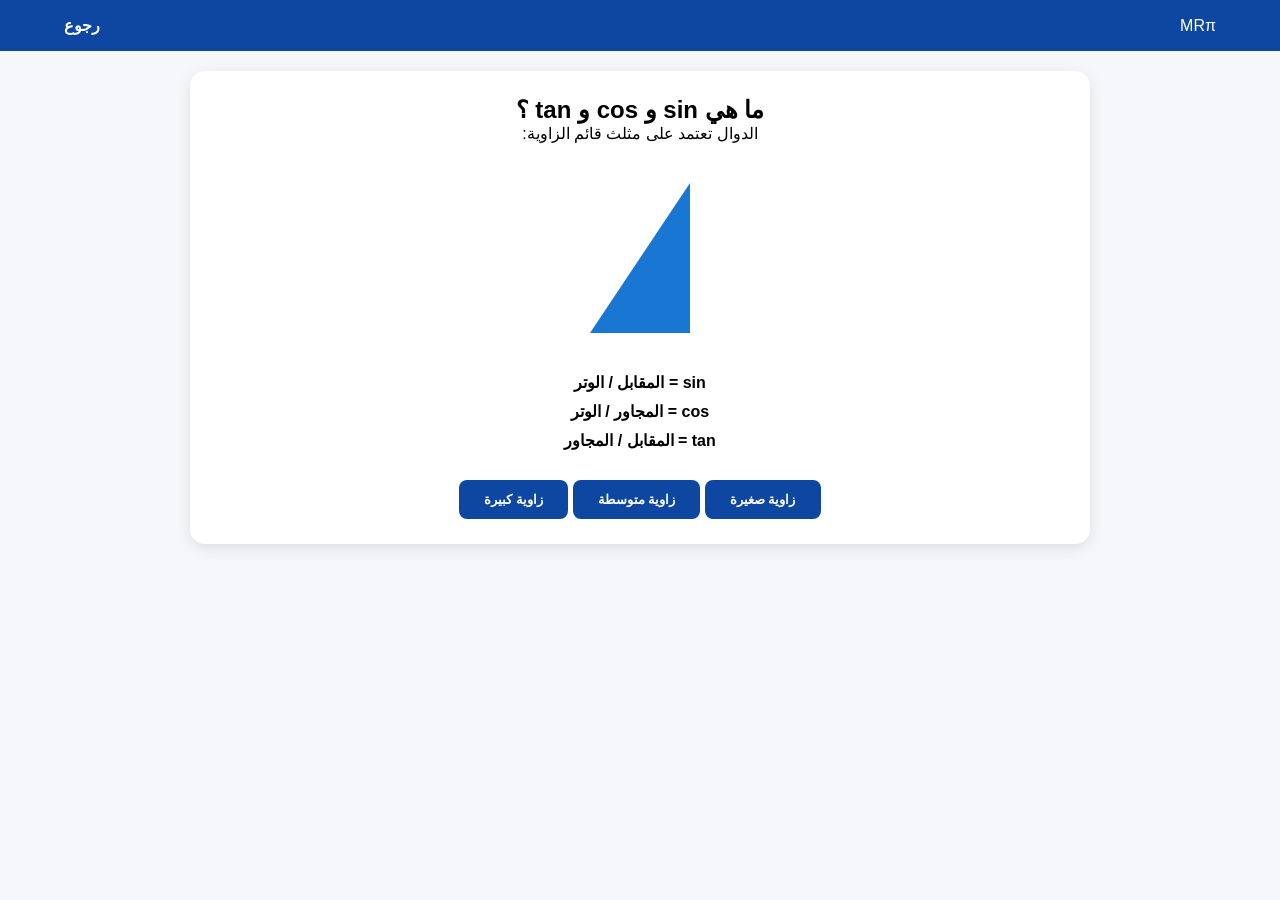
==== basics.html @ a80fb415 "Create basics.html" ====
<!DOCTYPE html>
<html lang="ar" dir="rtl">
<head>
<meta charset="UTF-8">
<meta name="viewport" content="width=device-width, initial-scale=1.0">
<title>شرح الدوال المثلثية</title>
<link rel="stylesheet" href="style.css">

<style>
.explain-box{
    background:white;
    padding:25px;
    border-radius:15px;
    max-width:900px;
    margin:20px auto;
    text-align:center;
    box-shadow:0 4px 15px rgba(0,0,0,0.1);
}

.triangle{
    width:0;
    height:0;
    border-left:100px solid transparent;
    border-right:0 solid transparent;
    border-bottom:150px solid #1976d2;
    margin:40px auto;
    transition:0.5s;
}

.side{
    margin-top:10px;
    font-weight:bold;
}

</style>

</head>
<body>

<header>
    <div class="logo">MRπ</div>
    <nav><a href="learn.html">رجوع</a></nav>
</header>

<div class="explain-box">

<h2>ما هي sin و cos و tan ؟</h2>

<p>الدوال تعتمد على مثلث قائم الزاوية:</p>

<div class="triangle" id="triangle"></div>

<p class="side">sin = المقابل / الوتر</p>
<p class="side">cos = المجاور / الوتر</p>
<p class="side">tan = المقابل / المجاور</p>

<!-- 🔥 أزرار تفاعلية -->
<div style="margin-top:20px;">
    <button class="btn" onclick="changeTriangle(1)">زاوية صغيرة</button>
    <button class="btn" onclick="changeTriangle(2)">زاوية متوسطة</button>
    <button class="btn" onclick="changeTriangle(3)">زاوية كبيرة</button>
</div>

</div>

<script>
function changeTriangle(type){
    const t = document.getElementById("triangle");

    if(type === 1){
        t.style.borderBottom = "80px solid #1976d2";
    }
    if(type === 2){
        t.style.borderBottom = "150px solid #1976d2";
    }
    if(type === 3){
        t.style.borderBottom = "220px solid #1976d2";
    }
}
</script>

</body>
</html>
---- style.css ----
:root {
    --blue-dark: #0d47a1;
    --blue-main: #1976d2;
    --blue-light: #f0f7ff;
    --white: #ffffff;
}

*, *::before, *::after {
    box-sizing: border-box;
    margin: 0;
    padding: 0;
}

body {
    font-family: sans-serif;
    background: #f5f7fa;
    direction: rtl;
    min-height: 100vh;
}

/* ===== الهيدر ===== */
header { 
    background-color: var(--blue-dark);
    color: white;
    padding: 1rem 5%; 
    display: flex;
    justify-content: space-between;
    align-items: center;
}

header nav a {
    color: white;
    text-decoration: none;
    margin-right: 15px;
    font-weight: bold;
}

/* ===== الصفحة الرئيسية ===== */
.hero-section {
    background-color: var(--blue-main);
    color: white;
    text-align: center;
    padding: 40px 20px 80px;
}

.cards-container { 
    display: grid; 
    grid-template-columns: repeat(auto-fit, minmax(280px, 1fr)); 
    gap: 20px;
    max-width: 1100px;
    margin: -40px auto 40px;
    padding: 0 20px; 
}

.card { 
    background: var(--white);
    border-radius: 15px;
    padding: 25px; 
    text-align: center;
    box-shadow: 0 8px 20px rgba(0,0,0,0.08); 
}

.card img {
    width: 80px;
    height: 80px;
    object-fit: contain;
    margin-bottom: 15px;
}

.btn { 
    background-color: var(--blue-dark);
    color: white;
    padding: 12px 25px; 
    border-radius: 8px;
    text-decoration: none;
    display: inline-block; 
    margin-top: 10px;
    font-weight: bold;
    border: none;
    cursor: pointer; 
}

/* ===== الجداول ===== */
.values-table {
    width: 100%;
    border-collapse: collapse;
    margin: 25px 0;
    background: white;
    border-radius: 10px;
    overflow: hidden;
    box-shadow: 0 4px 10px rgba(0,0,0,0.05);
    text-align: center;
}

.values-table th {
    background: var(--blue-main);
    color: white;
    padding: 12px;
}

.values-table td {
    padding: 10px;
    border-bottom: 1px solid #eee;
    font-weight: bold;
}

.values-table tr:nth-child(even) {
    background: #f9f9f9;
}

/* ===== المحاكي ===== */
.main-container {
    max-width: 1100px;
    margin: 20px auto;
    padding: 0 15px;
}

.visualizer-container { 
    background: var(--white);
    padding: 25px;
    border-radius: 15px; 
    box-shadow: 0 4px 15px rgba(0,0,0,0.1);
    text-align: center; 
}

.coordinate-system { 
    width: 220px;
    height: 220px;
    border: 2px solid #333;
    border-radius: 50%; 
    position: relative;
    margin: 20px auto; 
}

.axis {
    position: absolute;
    background: #000;
}

.x-axis {
    width: 100%;
    height: 2px;
    top: 50%;
    left: 0;
}

.y-axis {
    width: 2px;
    height: 100%;
    left: 50%;
    top: 0;
}

.vector { 
    width: 50%;
    height: 4px;
    background: #d32f2f;
    position: absolute; 
    top: 50%;
    left: 50%;
    transform-origin: left center;
    transition: 0.3s;
}

.math-display {
    font-size: 20px;
    color: var(--blue-dark);
    margin: 15px 0;
    font-weight: bold;
}

.laws-grid {
    display: grid;
    grid-template-columns: repeat(auto-fit, minmax(140px, 1fr));
    gap: 10px;
    margin-top: 20px;
}

.law-card {
    padding: 15px;
    border-radius: 8px;
    color: white;
    text-align: center;
    font-size: 14px;
}

/* ===== الفوتر ===== */
footer {
    text-align: center;
    padding: 30px;
    background: #e3f2fd;
    color: var(--blue-dark);
    margin-top: 40px;
}

/* ===== 🔥 إصلاح الشات (المهم) ===== */
.message {
    margin: 8px 0;
    padding: 10px 14px;
    border-radius: 12px;
    max-width: 85%;
    white-space: pre-wrap;      /* مهم جداً للنص الطويل */
    word-break: break-word;     /* يكسر الكلمات الطويلة */
    overflow-wrap: break-word;   /* دعم إضافي */
    line-height: 1.6;
}

/* رسائل المستخدم */
.user-msg {
    background: #1976d2;
    color: white;
    align-self: flex-end;
}

/* رسائل البوت */
.bot-msg {
    background: #e0e0e0;
    color: #000;
    align-self: flex-start;
    max-height: 400px;
    overflow-y: auto;
}

/* صندوق الشات */
#chatBox {
    display: flex;
    flex-direction: column;
    overflow-y: auto;
}

/* تحسين عام */
body {
    -webkit-font-smoothing: antialiased;
}
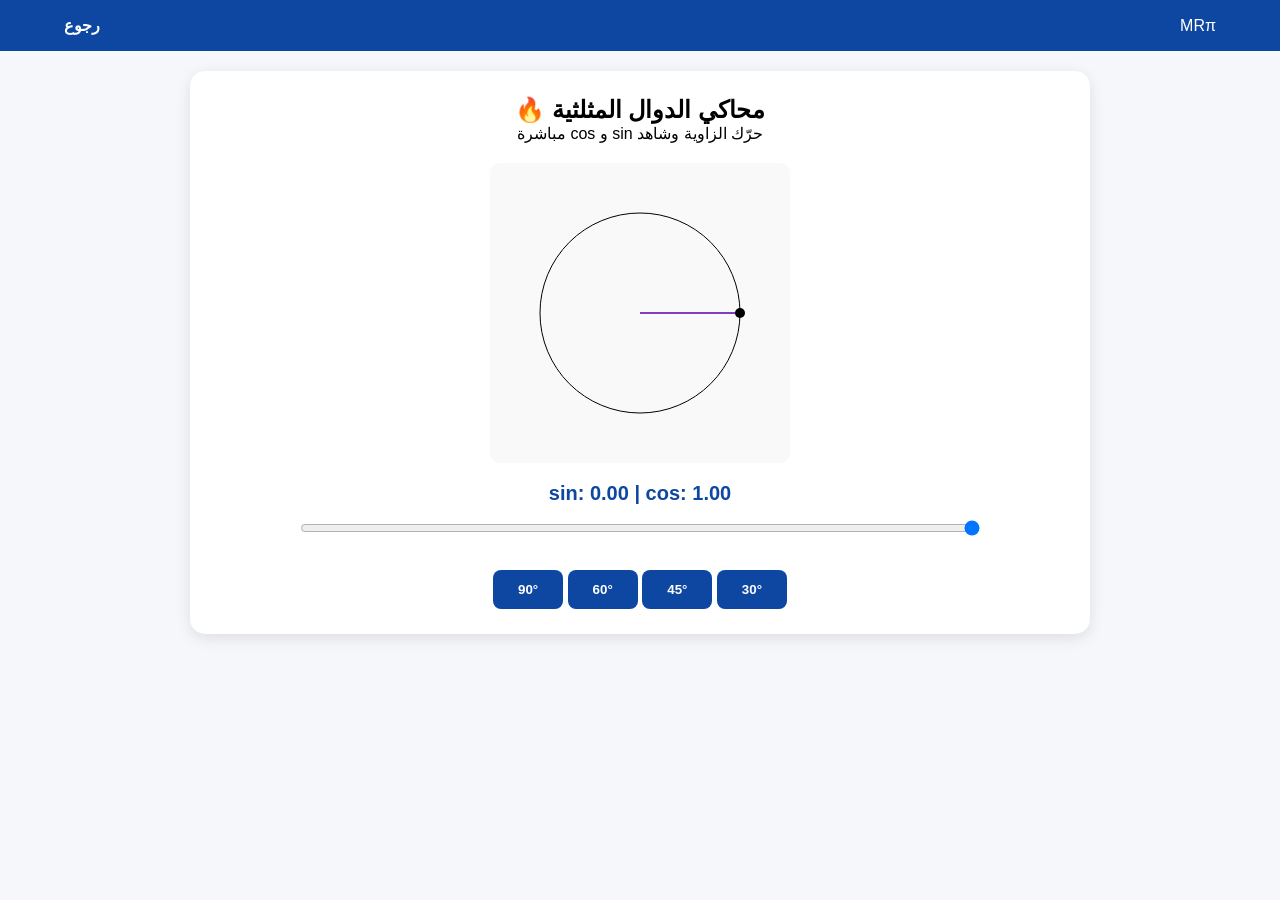
==== commit 3ff6afd8: "Update basics.html" ====
--- a/basics.html
+++ b/basics.html
@@ -3,11 +3,11 @@
 <head>
 <meta charset="UTF-8">
 <meta name="viewport" content="width=device-width, initial-scale=1.0">
-<title>شرح الدوال المثلثية</title>
+<title>شرح تفاعلي متقدم</title>
 <link rel="stylesheet" href="style.css">
 
 <style>
-.explain-box{
+.canvas-box{
     background:white;
     padding:25px;
     border-radius:15px;
@@ -17,21 +17,15 @@
     box-shadow:0 4px 15px rgba(0,0,0,0.1);
 }
 
-.triangle{
-    width:0;
-    height:0;
-    border-left:100px solid transparent;
-    border-right:0 solid transparent;
-    border-bottom:150px solid #1976d2;
-    margin:40px auto;
-    transition:0.5s;
+canvas{
+    background:#f9f9f9;
+    border-radius:10px;
+    margin-top:20px;
 }
 
-.side{
-    margin-top:10px;
-    font-weight:bold;
+.controls{
+    margin-top:20px;
 }
-
 </style>
 
 </head>
@@ -42,41 +36,97 @@
     <nav><a href="learn.html">رجوع</a></nav>
 </header>
 
-<div class="explain-box">
+<div class="canvas-box">
 
-<h2>ما هي sin و cos و tan ؟</h2>
+<h2>محاكي الدوال المثلثية 🔥</h2>
 
-<p>الدوال تعتمد على مثلث قائم الزاوية:</p>
+<p>حرّك الزاوية وشاهد sin و cos مباشرة</p>
 
-<div class="triangle" id="triangle"></div>
+<canvas id="circleCanvas" width="300" height="300"></canvas>
 
-<p class="side">sin = المقابل / الوتر</p>
-<p class="side">cos = المجاور / الوتر</p>
-<p class="side">tan = المقابل / المجاور</p>
+<div class="math-display">
+    <span id="sinVal">sin: 0</span> |
+    <span id="cosVal">cos: 1</span>
+</div>
 
-<!-- 🔥 أزرار تفاعلية -->
-<div style="margin-top:20px;">
-    <button class="btn" onclick="changeTriangle(1)">زاوية صغيرة</button>
-    <button class="btn" onclick="changeTriangle(2)">زاوية متوسطة</button>
-    <button class="btn" onclick="changeTriangle(3)">زاوية كبيرة</button>
+<input type="range" id="angleSlider" min="0" max="360" value="0" style="width:80%;">
+
+<div class="controls">
+    <button class="btn" onclick="setAngle(30)">30°</button>
+    <button class="btn" onclick="setAngle(45)">45°</button>
+    <button class="btn" onclick="setAngle(60)">60°</button>
+    <button class="btn" onclick="setAngle(90)">90°</button>
 </div>
 
 </div>
 
 <script>
-function changeTriangle(type){
-    const t = document.getElementById("triangle");
+const canvas = document.getElementById("circleCanvas");
+const ctx = canvas.getContext("2d");
 
-    if(type === 1){
-        t.style.borderBottom = "80px solid #1976d2";
-    }
-    if(type === 2){
-        t.style.borderBottom = "150px solid #1976d2";
-    }
-    if(type === 3){
-        t.style.borderBottom = "220px solid #1976d2";
-    }
+const centerX = 150;
+const centerY = 150;
+const radius = 100;
+
+const slider = document.getElementById("angleSlider");
+const sinText = document.getElementById("sinVal");
+const cosText = document.getElementById("cosVal");
+
+function draw(angleDeg){
+    ctx.clearRect(0,0,300,300);
+
+    // دائرة
+    ctx.beginPath();
+    ctx.arc(centerX, centerY, radius, 0, Math.PI*2);
+    ctx.stroke();
+
+    let angle = angleDeg * Math.PI / 180;
+
+    let x = centerX + radius * Math.cos(angle);
+    let y = centerY - radius * Math.sin(angle);
+
+    // خط الوتر
+    ctx.beginPath();
+    ctx.moveTo(centerX, centerY);
+    ctx.lineTo(x,y);
+    ctx.strokeStyle = "red";
+    ctx.stroke();
+
+    // cos (افقي)
+    ctx.beginPath();
+    ctx.moveTo(centerX, centerY);
+    ctx.lineTo(x, centerY);
+    ctx.strokeStyle = "blue";
+    ctx.stroke();
+
+    // sin (عمودي)
+    ctx.beginPath();
+    ctx.moveTo(x, centerY);
+    ctx.lineTo(x, y);
+    ctx.strokeStyle = "green";
+    ctx.stroke();
+
+    // نقطة
+    ctx.beginPath();
+    ctx.arc(x,y,5,0,Math.PI*2);
+    ctx.fill();
+
+    // تحديث القيم
+    sinText.innerText = "sin: " + Math.sin(angle).toFixed(2);
+    cosText.innerText = "cos: " + Math.cos(angle).toFixed(2);
 }
+
+slider.addEventListener("input", ()=>{
+    draw(slider.value);
+});
+
+function setAngle(val){
+    slider.value = val;
+    draw(val);
+}
+
+// أول تشغيل
+draw(0);
 </script>
 
 </body>
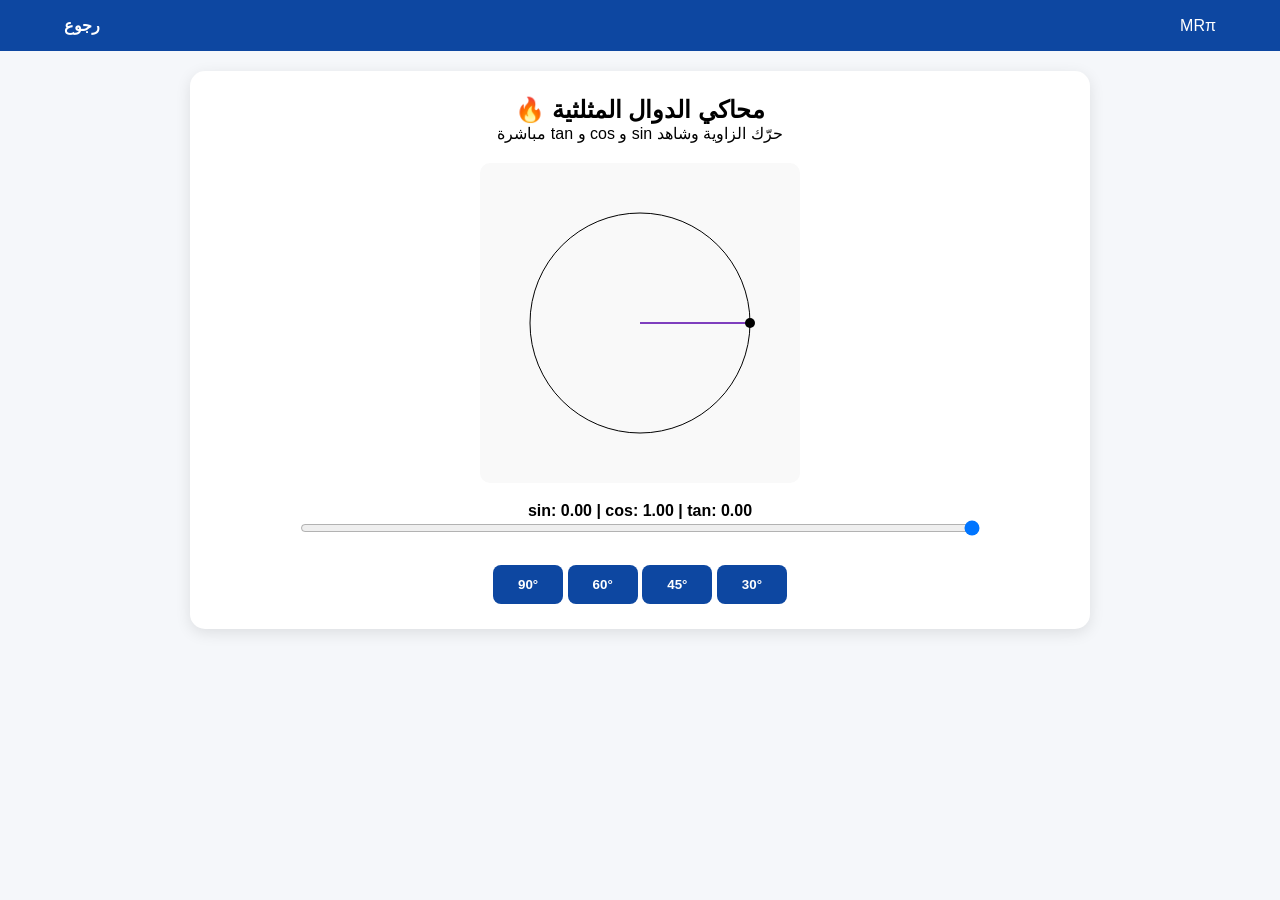
==== commit e515e130: "Update HTML for trigonometric function simulator" ====
--- a/basics.html
+++ b/basics.html
@@ -3,11 +3,11 @@
 <head>
 <meta charset="UTF-8">
 <meta name="viewport" content="width=device-width, initial-scale=1.0">
-<title>شرح تفاعلي متقدم</title>
+<title>محاكي الدوال المثلثية</title>
 <link rel="stylesheet" href="style.css">
 
 <style>
-.canvas-box{
+.sim-box{
     background:white;
     padding:25px;
     border-radius:15px;
@@ -23,8 +23,9 @@
     margin-top:20px;
 }
 
-.controls{
-    margin-top:20px;
+.values{
+    margin-top:15px;
+    font-weight:bold;
 }
 </style>
 
@@ -36,96 +37,107 @@
     <nav><a href="learn.html">رجوع</a></nav>
 </header>
 
-<div class="canvas-box">
+<div class="sim-box">
 
 <h2>محاكي الدوال المثلثية 🔥</h2>
+<p>حرّك الزاوية وشاهد sin و cos و tan مباشرة</p>
 
-<p>حرّك الزاوية وشاهد sin و cos مباشرة</p>
+<canvas id="c" width="320" height="320"></canvas>
 
-<canvas id="circleCanvas" width="300" height="300"></canvas>
-
-<div class="math-display">
-    <span id="sinVal">sin: 0</span> |
-    <span id="cosVal">cos: 1</span>
+<div class="values">
+    <span id="sinV">sin: 0</span> |
+    <span id="cosV">cos: 1</span> |
+    <span id="tanV">tan: 0</span>
 </div>
 
-<input type="range" id="angleSlider" min="0" max="360" value="0" style="width:80%;">
+<input type="range" id="slider" min="0" max="360" value="0" style="width:80%;">
 
-<div class="controls">
-    <button class="btn" onclick="setAngle(30)">30°</button>
-    <button class="btn" onclick="setAngle(45)">45°</button>
-    <button class="btn" onclick="setAngle(60)">60°</button>
-    <button class="btn" onclick="setAngle(90)">90°</button>
+<div style="margin-top:15px;">
+    <button class="btn" onclick="setA(30)">30°</button>
+    <button class="btn" onclick="setA(45)">45°</button>
+    <button class="btn" onclick="setA(60)">60°</button>
+    <button class="btn" onclick="setA(90)">90°</button>
 </div>
 
 </div>
 
 <script>
-const canvas = document.getElementById("circleCanvas");
-const ctx = canvas.getContext("2d");
+const c = document.getElementById("c");
+const ctx = c.getContext("2d");
 
-const centerX = 150;
-const centerY = 150;
-const radius = 100;
+const cx = 160;
+const cy = 160;
+const r = 110;
 
-const slider = document.getElementById("angleSlider");
-const sinText = document.getElementById("sinVal");
-const cosText = document.getElementById("cosVal");
+const slider = document.getElementById("slider");
 
-function draw(angleDeg){
-    ctx.clearRect(0,0,300,300);
+function draw(deg){
+    ctx.clearRect(0,0,320,320);
 
     // دائرة
     ctx.beginPath();
-    ctx.arc(centerX, centerY, radius, 0, Math.PI*2);
+    ctx.arc(cx,cy,r,0,Math.PI*2);
     ctx.stroke();
 
-    let angle = angleDeg * Math.PI / 180;
+    let rad = deg * Math.PI/180;
 
-    let x = centerX + radius * Math.cos(angle);
-    let y = centerY - radius * Math.sin(angle);
+    let x = cx + r*Math.cos(rad);
+    let y = cy - r*Math.sin(rad);
 
-    // خط الوتر
+    // الوتر
     ctx.beginPath();
-    ctx.moveTo(centerX, centerY);
+    ctx.moveTo(cx,cy);
     ctx.lineTo(x,y);
-    ctx.strokeStyle = "red";
+    ctx.strokeStyle="red";
     ctx.stroke();
 
-    // cos (افقي)
+    // cos
     ctx.beginPath();
-    ctx.moveTo(centerX, centerY);
-    ctx.lineTo(x, centerY);
-    ctx.strokeStyle = "blue";
+    ctx.moveTo(cx,cy);
+    ctx.lineTo(x,cy);
+    ctx.strokeStyle="blue";
     ctx.stroke();
 
-    // sin (عمودي)
+    // sin
     ctx.beginPath();
-    ctx.moveTo(x, centerY);
-    ctx.lineTo(x, y);
-    ctx.strokeStyle = "green";
+    ctx.moveTo(x,cy);
+    ctx.lineTo(x,y);
+    ctx.strokeStyle="green";
     ctx.stroke();
+
+    // tan (امتداد)
+    let tx = cx + r;
+    let ty = cy - r*Math.tan(rad);
+
+    if(Math.abs(Math.tan(rad)) < 5){
+        ctx.beginPath();
+        ctx.moveTo(cx+r,cy);
+        ctx.lineTo(tx,ty);
+        ctx.strokeStyle="purple";
+        ctx.stroke();
+    }
 
     // نقطة
     ctx.beginPath();
     ctx.arc(x,y,5,0,Math.PI*2);
     ctx.fill();
 
-    // تحديث القيم
-    sinText.innerText = "sin: " + Math.sin(angle).toFixed(2);
-    cosText.innerText = "cos: " + Math.cos(angle).toFixed(2);
+    // قيم
+    document.getElementById("sinV").innerText = "sin: " + Math.sin(rad).toFixed(2);
+    document.getElementById("cosV").innerText = "cos: " + Math.cos(rad).toFixed(2);
+
+    let tanVal = Math.tan(rad);
+    document.getElementById("tanV").innerText =
+        Math.abs(tanVal) > 10 ? "tan: ∞" : "tan: " + tanVal.toFixed(2);
 }
 
-slider.addEventListener("input", ()=>{
-    draw(slider.value);
-});
+slider.oninput = ()=> draw(slider.value);
 
-function setAngle(val){
-    slider.value = val;
-    draw(val);
+function setA(v){
+    slider.value = v;
+    draw(v);
 }
 
-// أول تشغيل
 draw(0);
 </script>
 
